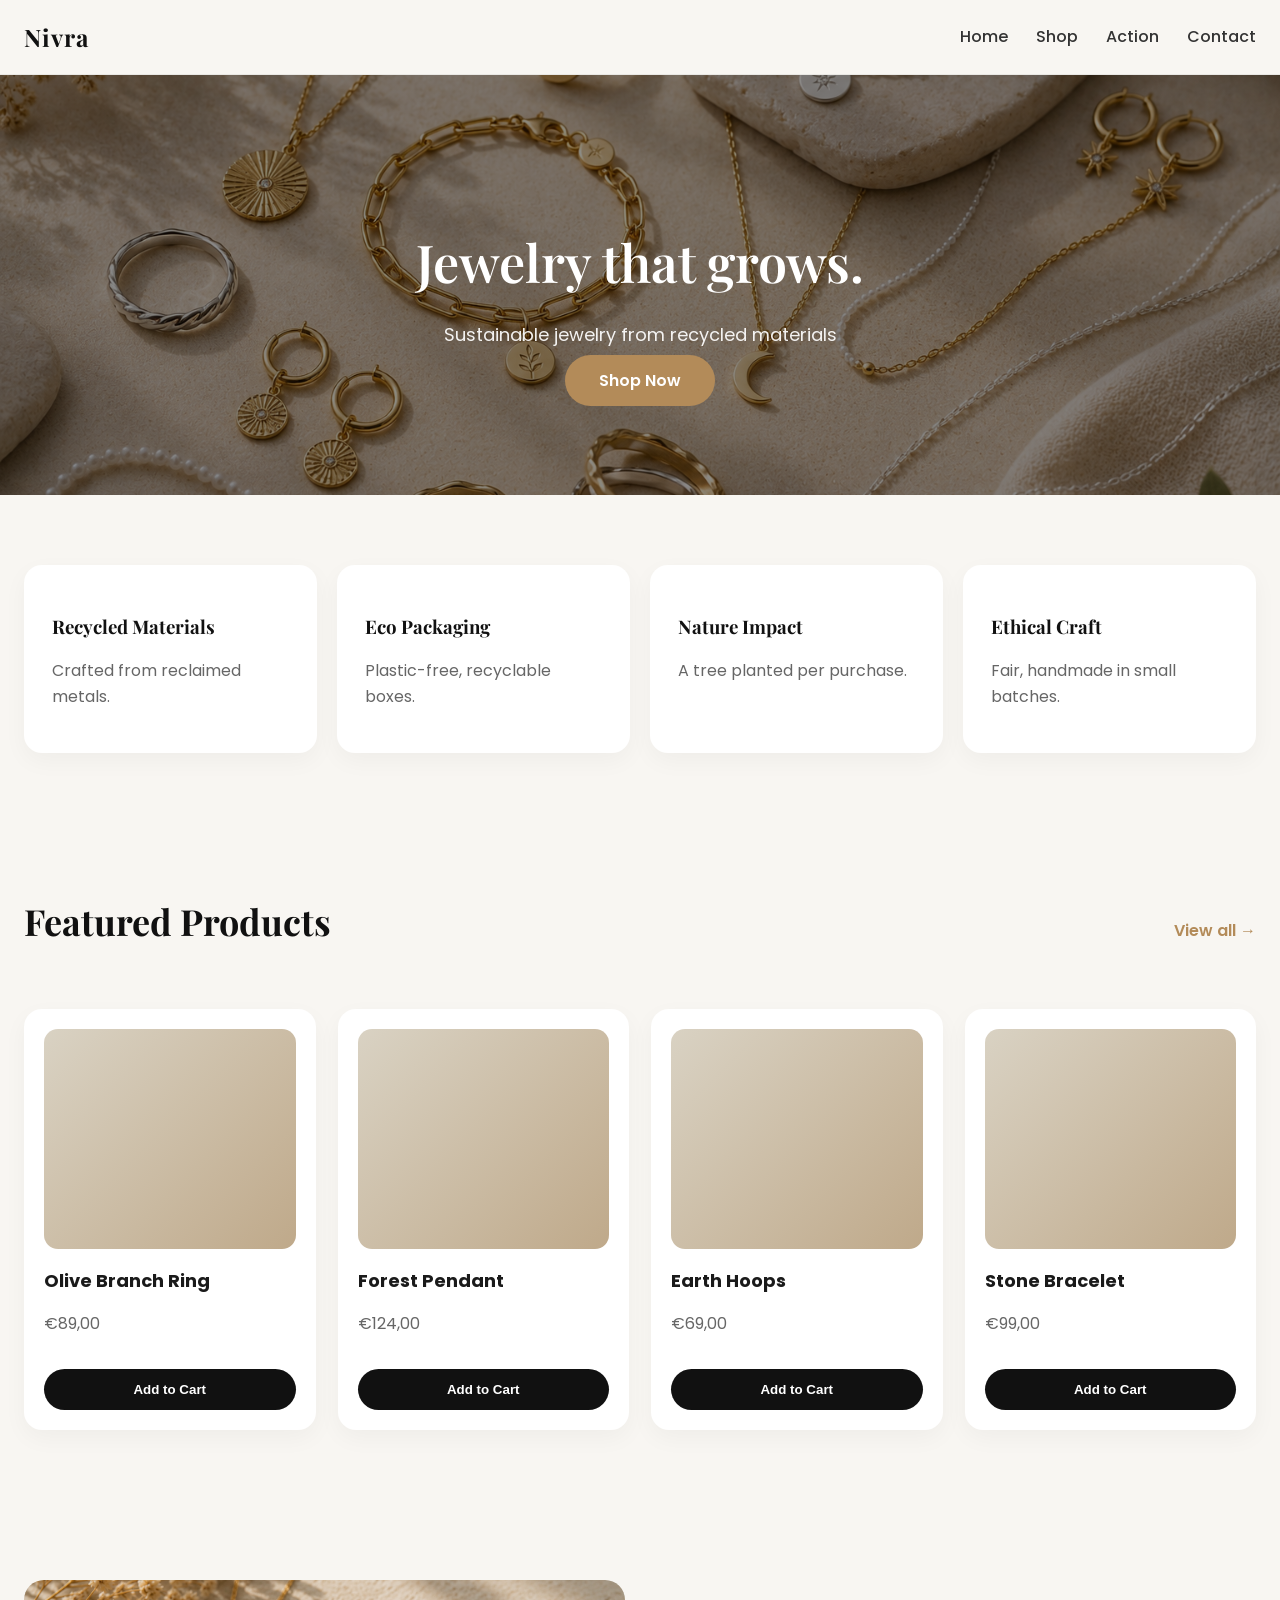
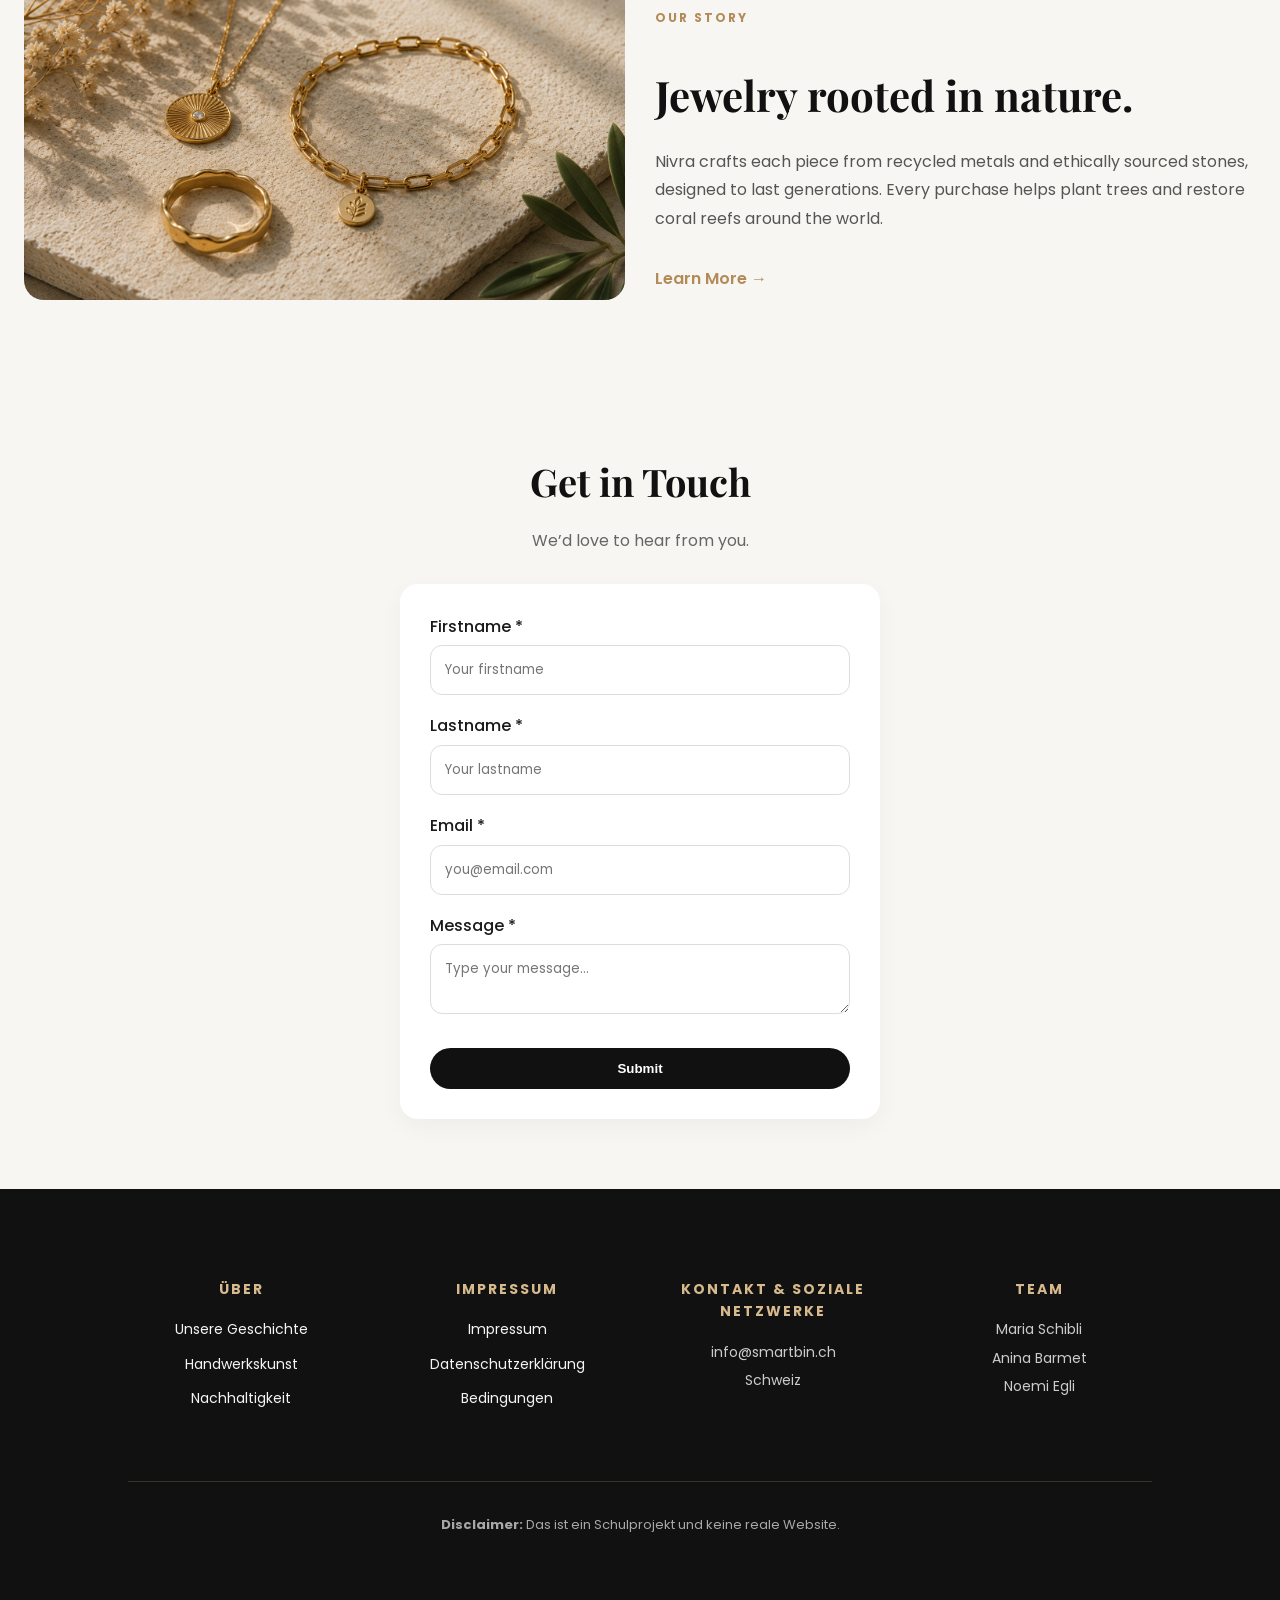
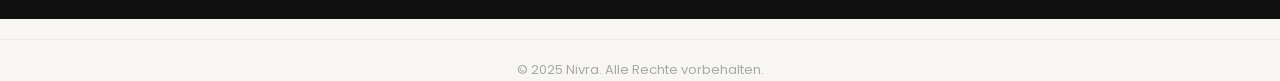
==== index.html @ b025d86e "Translate footer content to German" ====
<!doctype html>
<html lang="de">
  <head>
    <meta charset="UTF-8" />
    <meta name="viewport" content="width=device-width, initial-scale=1.0" />
    <title>Nivra – Sustainable Jewelry</title>
    <link rel="stylesheet" href="style.css" />
    <link rel="preconnect" href="https://fonts.googleapis.com">
<link rel="preconnect" href="https://fonts.gstatic.com" crossorigin>
<link href="https://fonts.googleapis.com/css2?family=Playfair+Display:wght@500;600;700&family=Poppins:wght@300;400;500;600&display=swap" rel="stylesheet">
  </head>
  <body>
    <header class="header">
  <div class="logo">Nivra</div>

  <button class="hamburger" id="hamburger">
    ☰
  </button>

  <nav class="nav" id="nav">
    <a href="#">Home</a>
    <a href="shop.html">Shop</a>
    <a href="action.html">Action</a>
    <a href="contact.html">Contact</a>
  </nav>
</header>

    <!-- HERO -->
    <section class="hero">
      <div class="hero-content">
        <h1>Jewelry that grows.</h1>
        <p>Sustainable jewelry from recycled materials</p>
<a href="shop.html" class="btn-primary">Shop Now</a></div>
    </section>

    <!-- FEATURES -->
    <section class="features">
      <div class="feature-card">
        <h3> Recycled Materials</h3>
        <p>Crafted from reclaimed metals.</p>
      </div>

      <div class="feature-card">
        <h3> Eco Packaging</h3>
        <p>Plastic-free, recyclable boxes.</p>
      </div>

      <div class="feature-card">
        <h3> Nature Impact</h3>
        <p>A tree planted per purchase.</p>
      </div>

      <div class="feature-card">
        <h3> Ethical Craft</h3>
        <p>Fair, handmade in small batches.</p>
      </div>
    </section>

    <!-- PRODUCTS -->
    <section class="products">
      <div class="section-header">
        <h2>Featured Products</h2>
        <a href="shop.html" class="view-all">View all →</a>
      </div>

      <div class="product-grid">
        <div class="product-card">
          <div class="img-placeholder"></div>
          <h4>Olive Branch Ring</h4>
          <p>€89,00</p>
          <button class="btn-dark">Add to Cart</button>
        </div>

        <div class="product-card">
          <div class="img-placeholder"></div>
          <h4>Forest Pendant</h4>
          <p>€124,00</p>
          <button class="btn-dark">Add to Cart</button>
        </div>

        <div class="product-card">
          <div class="img-placeholder"></div>
          <h4>Earth Hoops</h4>
          <p>€69,00</p>
          <button class="btn-dark">Add to Cart</button>
        </div>

        <div class="product-card">
          <div class="img-placeholder"></div>
          <h4>Stone Bracelet</h4>
          <p>€99,00</p>
          <button class="btn-dark">Add to Cart</button>
        </div>
      </div>
    </section>

    <!-- STORY -->
    <section class="story">
      <div class="story-img"></div>

      <div class="story-text">
        <h5>OUR STORY</h5>
        <h2>Jewelry rooted in nature.</h2>
        <p>
          Nivra crafts each piece from recycled metals and ethically sourced
          stones, designed to last generations. Every purchase helps plant trees
          and restore coral reefs around the world.
        </p>
        <a href="#" class="learn-more">Learn More →</a>
      </div>
    </section>

    <!--FORMS -->
    <section class="contact">
      <h2>Get in Touch</h2>
      <p>We’d love to hear from you.</p>
<form class="contact-form"
  action="contact.php"
  method="POST" novalidate>
  <label for="firstname">Firstname *</label>
  <input id="firstname" name="firstname" type="text" placeholder="Your firstname" required />
  <small id="errFirstname" class="error"></small>

  <label for="lastname">Lastname *</label>
  <input id="lastname" name="lastname" type="text" placeholder="Your lastname" required />
  <small id="errLastname" class="error"></small>

  <label for="email">Email *</label>
  <input id="email" name="email" type="email" placeholder="you@email.com" required />
  <small id="errEmail" class="error"></small>

  <label for="message">Message *</label>
  <textarea id="message" name="message" placeholder="Type your message..." maxlength="200" required></textarea>
  <small id="errMessage" class="error"></small>

  <button type="submit" class="btn-dark">Submit</button>
</form>
      
    </section>


<!-- FOOTER -->
<footer class="footer">

  <div class="footer-col">
    <h4>Über</h4>
    <a href="#">Unsere Geschichte</a>
    <a href="#">Handwerkskunst</a>
    <a href="#">Nachhaltigkeit</a>
  </div>

  <div class="footer-col">
    <h4>Impressum</h4>
    <a href="#">Impressum</a>
    <a href="#">Datenschutzerklärung</a>
    <a href="#">Bedingungen</a>
  </div>

  <div class="footer-col">
    <h4>Kontakt & Soziale Netzwerke</h4>
    <p>info@smartbin.ch</p>
    <p>Schweiz</p>
  </div>

  <div class="footer-col">
    <h4>Team</h4>
    <p>Maria Schibli</p>
    <p>Anina Barmet</p>
    <p>Noemi Egli</p>
  </div>

  <div class="footer-bottom">
    <p><strong>Disclaimer:</strong> Das ist ein Schulprojekt und keine reale Website.</p>
  </div>

</footer>

    <div class="footer-bottom">© 2025 Nivra. Alle Rechte vorbehalten.</div>
    <script src="script.js"></script>
  </body>
</html>
---- style.css ----
body {
  margin: 0;
  font-family: "Poppins", sans-serif;
  color: #1a1a1a;
  background: #f8f6f2;
  line-height: 1.6;
}


/* HEADER & NAVIGATION, Logo, Menü und mobiler Hamburger */

.header {
  display: flex;
  justify-content: space-between;
  align-items: center;
  padding: 18px 24px;
  border-bottom: 1px solid rgba(0, 0, 0, 0.06);
  background: #f8f6f2;
  position: sticky; /* Header bleibt beim Scrollen oben */
  top: 0;
  z-index: 100;
}

.logo {
  font-size: 24px;
  font-weight: 700;
  letter-spacing: 1px;
  color: #111;
  font-family: "Playfair Display", serif;
}

.nav a {
  margin-left: 24px;
  text-decoration: none;
  color: #333;
  font-weight: 500;
  transition: color 0.3s ease;
}

.nav a:hover {
  color: #b38b59;
}

.hamburger {
  display: none; /* Wird erst auf kleinen Bildschirmen angezeigt */
  font-size: 28px;
  background: none;
  border: none;
  cursor: pointer;
}


/* HERO STARTSEITE, Grosser Startbereich auf index.html */

.hero {
  height: 420px;
  background-image:
    linear-gradient(
      rgba(0, 0, 0, 0.45),
      rgba(0, 0, 0, 0.45)
    ),
    url("alles.png");

  background-size: cover;
  background-position: center;
  background-repeat: no-repeat;

  display: flex;
  justify-content: center;
  align-items: center;
  text-align: center;
  color: white;
  padding: 0 20px;
}

.hero-content {
  max-width: 700px;
}

.hero h1 {
  font-size: 52px;
  font-family: "Playfair Display", serif;
  font-weight: 600;
  margin-bottom: 12px;
}

.hero p {
  font-size: 18px;
  opacity: 0.92;
}


/* KLEINER HERO, für Unterseiten wie Contact und Action
 */

.hero-small {
  height: 260px;
  background-image:
    linear-gradient(
      rgba(0, 0, 0, 0.45),
      rgba(0, 0, 0, 0.45)
    ),
    url("alles.png");

  background-size: cover;
  background-position: center;
  background-repeat: no-repeat;

  display: flex;
  justify-content: center;
  align-items: center;
  text-align: center;
  color: white;
  padding: 0 20px;
}

.hero-small h1 {
  font-size: 44px;
  font-family: "Playfair Display", serif;
  margin-bottom: 10px;
}

.hero-small p {
  font-size: 16px;
  opacity: 0.9;
}


/* BUTTONS - Wiederverwendbare Button-Styles */

.btn-primary {
  margin-top: 22px;
  padding: 14px 34px;
  border: none;
  background: #b38b59;
  color: white;
  border-radius: 999px;
  cursor: pointer;
  font-weight: 600;
  transition: all 0.3s ease;
  text-decoration: none;
}

.btn-primary:hover {
  background: #9c7445;
  transform: translateY(-2px);
}

.btn-dark {
  margin-top: 16px;
  width: 100%;
  padding: 13px;
  background: #111;
  color: white;
  border: none;
  border-radius: 999px;
  cursor: pointer;
  font-weight: 600;
  transition: all 0.3s ease;
}

.btn-dark:hover {
  background: #b38b59;
}


/*  FEATURES Karten auf der Startseite*/

.features {
  padding: 70px 24px;
  display: grid;
  grid-template-columns: repeat(auto-fit, minmax(230px, 1fr)); /* Automatisch responsive */
  gap: 20px;
}

.feature-card {
  background: white;
  padding: 28px;
  border-radius: 18px;
  box-shadow: 0 8px 24px rgba(0, 0, 0, 0.04);
  transition: transform 0.3s ease;
}

.feature-card:hover {
  transform: translateY(-4px);
}

.feature-card h3 {
  font-family: "Playfair Display", serif;
  margin-bottom: 12px;
  color: #111;
}

.feature-card p {
  color: #666;
}


/* PRODUCTS - Produktbereich auf Startseite und Shop */

.products {
  padding: 70px 24px;
  padding-top: 40px; /* Ursprüngliche Shop-Erweiterung bleibt erhalten */
}

.section-header {
  display: flex;
  justify-content: space-between;
  align-items: baseline;
}

.section-header h2 {
  font-family: "Playfair Display", serif;
  font-size: 36px;
  color: #111;
}

.view-all {
  text-decoration: none;
  color: #b38b59;
  font-weight: 600;
  transition: opacity 0.3s ease;
}

.view-all:hover {
  opacity: 0.7;
}

.product-grid {
  margin-top: 28px;
  display: grid;
  grid-template-columns: repeat(auto-fit, minmax(210px, 1fr)); /* Produktkarten passen sich der Breite an */
  gap: 22px;
}

.product-card {
  background: white;
  padding: 20px;
  border-radius: 18px;
  box-shadow: 0 8px 24px rgba(0, 0, 0, 0.04);
  transition: all 0.3s ease;
}

.product-card:hover {
  transform: translateY(-5px);
}

.product-card h4 {
  margin-top: 18px;
  margin-bottom: 8px;
  font-size: 18px;
}

.product-card p {
  color: #666;
}

.product-card .price {
  font-weight: 600;
  color: #111;
  margin-bottom: 6px;
}

.product-card .desc {
  font-size: 13px;
  color: #777;
  margin-bottom: 10px;
  line-height: 1.4;
}

.img-placeholder {
  width: 100%;
  height: 220px;
  background: linear-gradient(135deg, #d9d2c3, #bfa98a);
  border-radius: 14px;
}


/* STORY SECTION Bild/Text-Bereich auf der Startseite */

.story {
  padding: 80px 24px;
  display: grid;
  grid-template-columns: 1fr; /* Auf kleinen Bildschirmen einspaltig */
  gap: 30px;
  align-items: center;
}

.story-img {
  height: 320px;
  background-image: url("vorstellung.png");
  background-size: cover;
  background-position: center;
  background-repeat: no-repeat;
  border-radius: 20px;
}

.story-text h5 {
  letter-spacing: 2px;
  font-size: 12px;
  color: #b38b59;
  margin-bottom: 12px;
}

.story-text h2 {
  font-family: "Playfair Display", serif;
  font-size: 42px;
  margin-bottom: 18px;
  color: #111;
}

.story-text p {
  line-height: 1.8;
  color: #555;
}

.learn-more {
  display: inline-block;
  margin-top: 16px;
  text-decoration: none;
  color: #b38b59;
  font-weight: 600;
  transition: opacity 0.3s ease;
}

.learn-more:hover {
  opacity: 0.7;
}


/* CONTACT FORM Kontaktformular und Formularfelder */

.contact {
  padding: 70px 24px;
  padding-top: 40px; /* Ursprünglicher Contact-Feinschliff bleibt erhalten */
  text-align: center;
  background: #f8f6f2;
}

.contact h2 {
  font-family: "Playfair Display", serif;
  font-size: 38px;
  margin-bottom: 10px;
  color: #111;
}

.contact p {
  color: #666;
}

.contact-form {
  margin: 30px auto 0;
  max-width: 420px;
  display: flex;
  flex-direction: column;
  text-align: left;
  background: white;
  padding: 30px;
  border-radius: 18px;
  box-shadow: 0 8px 24px rgba(0, 0, 0, 0.04);
}

.contact-form label {
  margin-bottom: 6px;
  font-weight: 500;
}

.contact-form input,
.contact-form textarea {
  width: 100%;
  padding: 14px;
  border-radius: 12px;
  border: 1px solid #ddd;
  margin-bottom: 16px;
  background: white;
  font-family: inherit;
  transition: border 0.3s ease;
  box-sizing: border-box; /* Padding wird in die Breite eingerechnet */
}

.contact-form input:focus,
.contact-form textarea:focus {
  outline: none;
  border-color: #b38b59;
}


/* FORM VALIDATION - Fehler- und Erfolgszustände für Formularfelder */

.error {
  color: #b00020;
  font-size: 13px;
  margin-top: -10px;
  margin-bottom: 12px;
  display: block;
}

.contact-form input.invalid,
.contact-form textarea.invalid {
  border: 2px solid #b00020;
  background: #fff5f5;
}

.contact-form input.valid,
.contact-form textarea.valid {
  border: 2px solid #3c8c5a;
}


/*  CONTACT INFO - Infokarten auf der Kontaktseite */

.contact-info {
  padding: 60px 24px;
  display: grid;
  grid-template-columns: repeat(auto-fit, minmax(220px, 1fr)); /* Karten werden automatisch responsive */
  gap: 20px;
  text-align: center;
}

.info-card {
  background: white;
  padding: 28px;
  border-radius: 18px;
  box-shadow: 0 8px 24px rgba(0, 0, 0, 0.04);
  transition: transform 0.3s ease;
}

.info-card:hover {
  transform: translateY(-4px);
}

.info-card h3 {
  font-family: "Playfair Display", serif;
  margin-bottom: 10px;
  color: #111;
}

.info-card p {
  color: #666;
}


/* FAQ - Fragen und Antworten auf der Kontaktseite
*/

.faq {
  padding: 70px 24px;
  background: white;
  text-align: center;
}

.faq h2 {
  font-family: "Playfair Display", serif;
  font-size: 36px;
  margin-bottom: 30px;
  color: #111;
}

.faq-item {
  max-width: 700px;
  margin: 0 auto 18px;
  background: #f8f6f2;
  padding: 18px 22px;
  border-radius: 14px;
  text-align: left;
  transition: transform 0.3s ease;
}

.faq-item:hover {
  transform: translateY(-3px);
}

.faq-item h4 {
  margin-bottom: 6px;
  font-family: "Poppins", sans-serif;
  font-weight: 600;
  color: #111;
}

.faq-item p {
  color: #666;
  margin: 0;
}


/*  SHOP HERO Titelbereich der Shop-Seite */

.shop-hero {
  padding: 80px 24px 40px;
  text-align: center;
  background: #f8f6f2;
}

.shop-hero h1 {
  font-family: "Playfair Display", serif;
  font-size: 44px;
  margin-bottom: 10px;
  color: #111;
}

.shop-hero p {
  color: #666;
  font-size: 16px;
}


/* SHOP FILTER  Filterbuttons auf der Shop-Seite */

.shop-filter {
  padding: 20px 24px 40px;
  display: flex;
  flex-wrap: wrap; /* Buttons springen auf die nächste Zeile, wenn wenig Platz ist */
  justify-content: center;
  gap: 12px;
}

.filter-btn {
  padding: 10px 18px;
  border: 1px solid #ddd;
  background: white;
  border-radius: 999px;
  cursor: pointer;
  font-family: "Poppins", sans-serif;
  font-weight: 500;
  transition: all 0.3s ease;
}

.filter-btn:hover {
  background: #b38b59;
  color: white;
  border-color: #b38b59;
}


/* SHOP INFO BOXEn - Nachhaltigkeit, Impact und Handmade
 */

.shop-info {
  padding: 70px 24px;
  display: grid;
  grid-template-columns: repeat(auto-fit, minmax(220px, 1fr)); /* Responsive Boxen */
  gap: 20px;
  text-align: center;
}

.info-box {
  background: white;
  padding: 28px;
  border-radius: 18px;
  box-shadow: 0 8px 24px rgba(0, 0, 0, 0.04);
  transition: transform 0.3s ease;
}

.info-box:hover {
  transform: translateY(-4px);
}

.info-box h3 {
  font-family: "Poppins", sans-serif;
  margin-bottom: 10px;
  color: #111;
}

.info-box p {
  color: #666;
}


/* ACTION PAGE Impact-Anzeige */

.impact {
  padding: 70px 24px;
  text-align: center;
  background: #f8f6f2;
}

.impact h2 {
  font-family: "Playfair Display", serif;
  font-size: 36px;
  margin-bottom: 30px;
  color: #111;
}

.impact-grid {
  display: grid;
  grid-template-columns: repeat(auto-fit, minmax(220px, 1fr)); /* Impact-Karten responsive */
  gap: 20px;
}

.impact-card {
  background: white;
  padding: 28px;
  border-radius: 18px;
  box-shadow: 0 8px 24px rgba(0, 0, 0, 0.04);
  transition: transform 0.3s ease;
}

.impact-card:hover {
  transform: translateY(-4px);
}

.impact-card h3 {
  font-family: "Playfair Display", serif;
  font-size: 18px;
  margin-bottom: 10px;
  color: #111;
}

.impact-number {
  font-size: 34px;
  font-weight: 700;
  color: #b38b59;
}


/* GAME SECTION Spielfläche und Punkteanzeige */

.game {
  padding: 70px 24px;
  text-align: center;
  background: white;
}

.game h2 {
  font-family: "Playfair Display", serif;
  font-size: 36px;
  margin-bottom: 10px;
  color: #111;
}

.game p {
  color: #666;
  margin-bottom: 30px;
}

.game-container {
  display: grid;
  grid-template-columns: 1fr; /* Standard: einspaltig */
  gap: 20px;
  max-width: 900px;
  margin: 0 auto;
}

.game-area::before {
  content: "";

  position: absolute;
  top: 30px;
  left: -100px;

  width: 300px;
  height: 80px;

  background:
    radial-gradient(circle, white 35%, transparent 36%),
    radial-gradient(circle, white 35%, transparent 36%),
    radial-gradient(circle, white 35%, transparent 36%);

  background-size: 80px 80px;
  background-position:
    0 0,
    70px 10px,
    140px 0;

  opacity: 0.8;
} 

.game-area {
  position: relative;
  height: 350px;
  overflow: hidden;

  border-radius: 24px;

  background:
    linear-gradient(
      to bottom,
      #87ceeb 0%,
      #b8e6ff 40%,
      #d8f3dc 75%,
      #cce3b5 100%
    );

  display: flex;
  justify-content: center;
  align-items: center;

  border: 3px solid rgba(255,255,255,0.5);

  box-shadow:
    0 20px 40px rgba(0,0,0,0.12),
    inset 0 -50px 60px rgba(0,0,0,0.08);
}

.game-area::after {
  content: "";
  position: absolute;
  left: 0;
  bottom: 0;

  width: 100%;
  height: 90px;

  background:
    linear-gradient(
      to top,
      #6f9e52,
      #88b86a
    );

  border-top: 3px solid rgba(255,255,255,0.4);
}

.game-placeholder {
  color: rgba(0, 0, 0, 0.5);
  font-weight: 500;
}

/* Dino wird per JavaScript erstellt */
.dino {
  position: absolute;
  bottom: 85px;
  left: 60px;
  font-size: 55px;
  z-index: 5;
  transition: transform 0.08s linear;
  filter:
    drop-shadow(0 8px 10px rgba(0,0,0,0.25));
}

/* Hindernisse werden per JavaScript erstellt */
.obstacle {
  position: absolute;
  bottom: 85px;
  font-size: 42px;
  z-index: 5;
  filter:
    drop-shadow(0 6px 8px rgba(0,0,0,0.2));
}

.game-info {
  display: flex;
  flex-direction: column;
  gap: 18px;
  justify-content: center;
  align-items: center;
  background: white;
  padding: 30px;
  border-radius: 24px;
  box-shadow:
    0 15px 30px rgba(0,0,0,0.08);
}

.game-info p {
  margin: 0;
  color: #111;
  font-weight: 500;
}


/*  ACTION INFO  Erklärung unter dem Game */

.action-info {
  padding: 70px 24px;
  text-align: center;
  background: #f8f6f2;
}

.action-info h2 {
  font-family: "Playfair Display", serif;
  font-size: 36px;
  margin-bottom: 12px;
  color: #111;
}

.action-info p {
  max-width: 700px;
  margin: 0 auto;
  color: #666;
  line-height: 1.8;
}


/*  THANK YOU PAGE  Danke-Seite nach Kontaktformular */

.thankyou-page {
  min-height: 100vh;
  display: flex;
  justify-content: center;
  align-items: center; /* Box wird vertikal und horizontal zentriert */
  background: #f8f6f2;
  padding: 20px;
}

.thankyou-box {
  background: white;
  padding: 50px;
  border-radius: 20px;
  text-align: center;
  max-width: 500px;
  box-shadow: 0 8px 24px rgba(0, 0, 0, 0.08);
}

.thankyou-box h1 {
  font-family: "Playfair Display", serif;
  font-size: 48px;
  margin-bottom: 15px;
  color: #111;
}

.thankyou-box p {
  color: #666;
  margin-bottom: 30px;
}


/*   FOOTER  */

.footer {
  width: 100%;
  box-sizing: border-box;
  background: #111111;
  color: #f5f5f5;
  padding: 70px 10%;
  display: grid;
  grid-template-columns: repeat(4, 1fr);
  gap: 40px;
}

.footer-col {
  text-align: center;
}

.footer-col h4 {
  font-size: 14px;
  letter-spacing: 2px;
  text-transform: uppercase;
  margin-bottom: 18px;
  color: #d6b98c;
}

.footer-col a {
  display: block;
  color: #f5f5f5;
  text-decoration: none;
  font-size: 14px;
  margin-bottom: 12px;
}

.footer-col a:hover {
  color: #d6b98c;
}

.footer-col p {
  font-size: 14px;
  margin: 6px 0;
  color: #cccccc;
}

.footer-bottom {
  grid-column: 1 / -1;
  border-top: 1px solid rgba(214, 185, 140, 0.2);
  margin-top: 20px;
  padding-top: 20px;
  text-align: center;
  font-size: 13px;
  color: #a8a8a8;
}


/*  RESPONSIVE DESIGN  Anpassungen für grössere und kleinere Bildschirme */

@media (min-width: 900px) {
  .story {
    grid-template-columns: 1fr 1fr; /* Story wird ab 900px zweispaltig */
  }

  .game-container {
    grid-template-columns: 2fr 1fr; /* Game links breiter, Info rechts schmaler */
    align-items: center;
  }
}

@media (max-width: 768px) {
  .hero {
    height: 360px;
  }

  .hero h1 {
    font-size: 38px;
  }

  .hero p {
    font-size: 16px;
  }

  .section-header {
    flex-direction: column;
    gap: 10px;
  }

  .section-header h2,
  .story-text h2,
  .contact h2 {
    font-size: 30px;
  }

  .header {
    position: relative;
  }

  .hamburger {
    display: block;
  }

  .nav {
    display: none;
    position: absolute;
    top: 70px;
    right: 20px;
    background: white;
    flex-direction: column;
    gap: 20px;
    padding: 20px;
    border-radius: 12px;
    box-shadow: 0 8px 20px rgba(0, 0, 0, 0.15);
  }

  .nav.active {
    display: flex; /* Wird durch JavaScript beim Klick auf Hamburger aktiviert */
  }

  .nav a {
    margin-left: 14px;
    font-size: 14px;
  }
  .footer {
    grid-template-columns: 1fr;
    width: 100%;
    padding: 50px 24px;
    gap: 32px;
    text-align: center;
  }

  .footer-col {
    width: 100%;
  }
}


@media (max-width: 480px) {
  .contact-form {
    max-width: 100%;
    padding: 22px;
  }
}
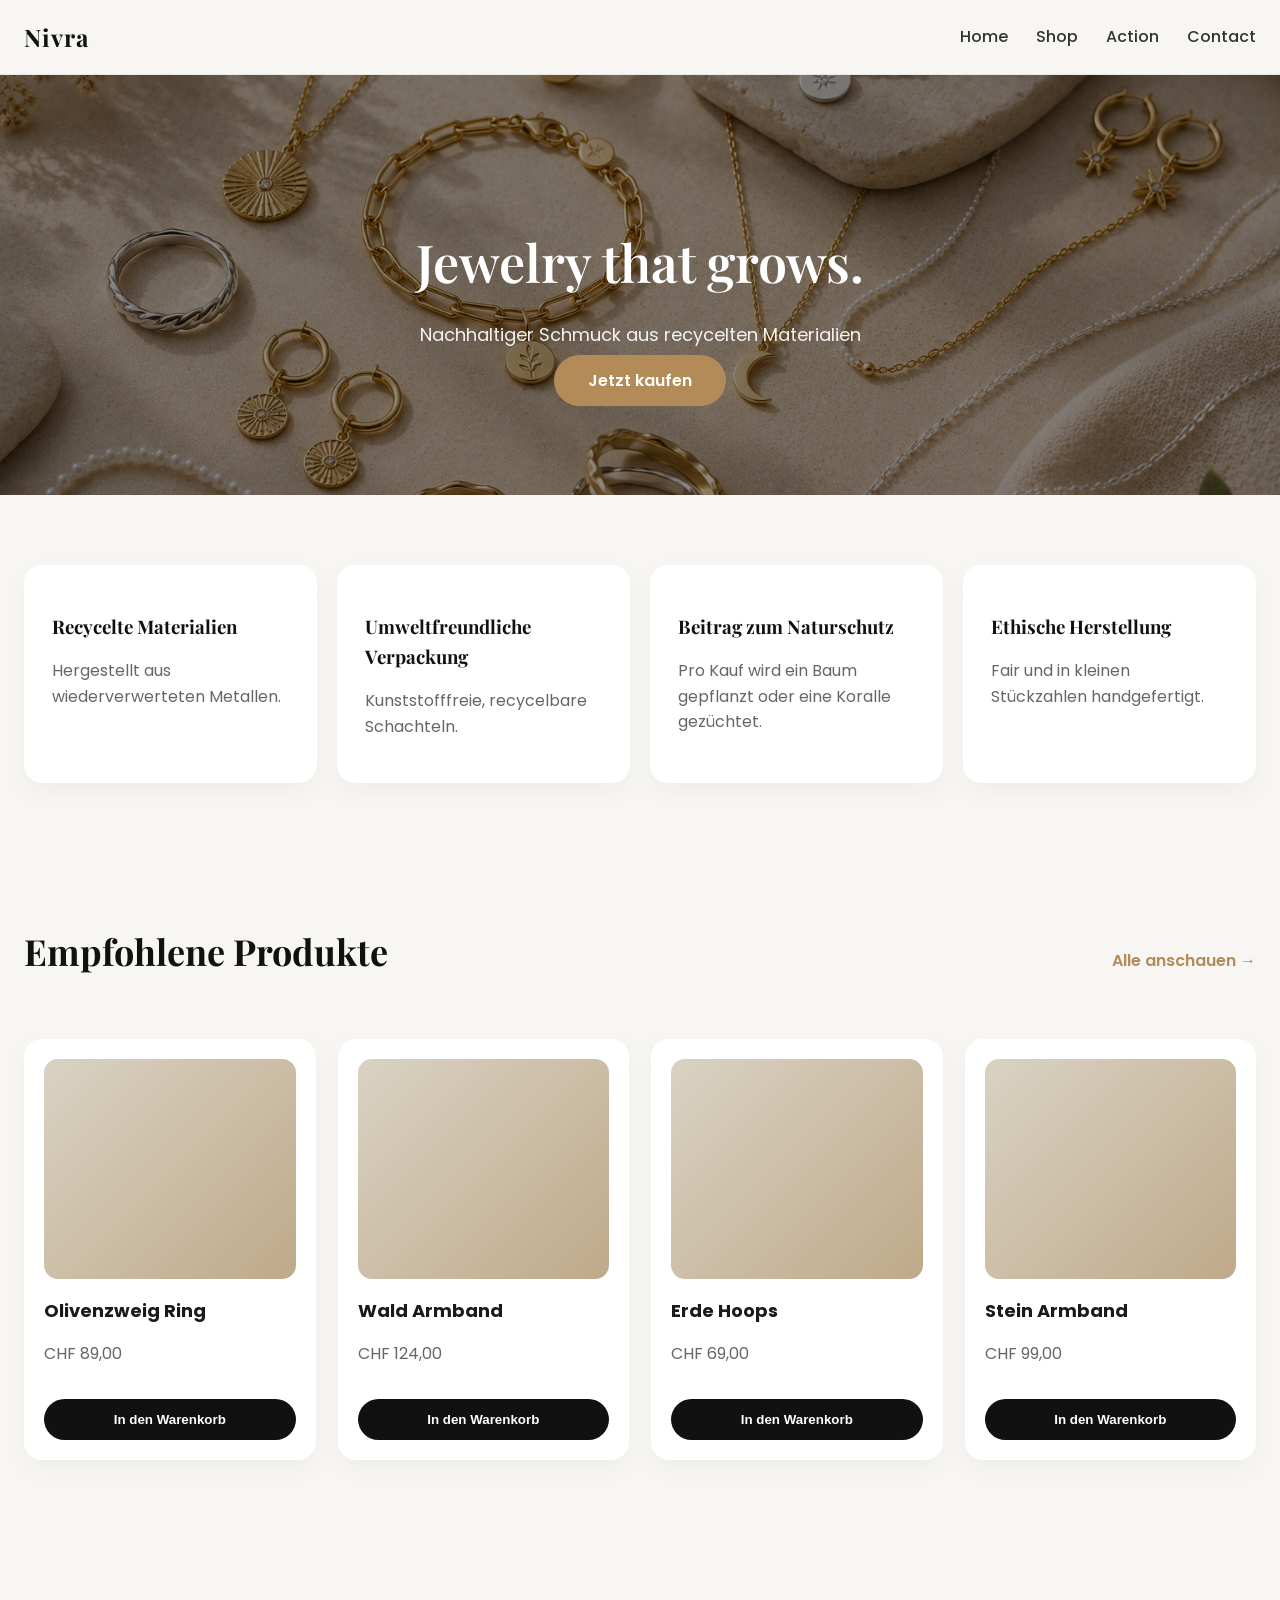
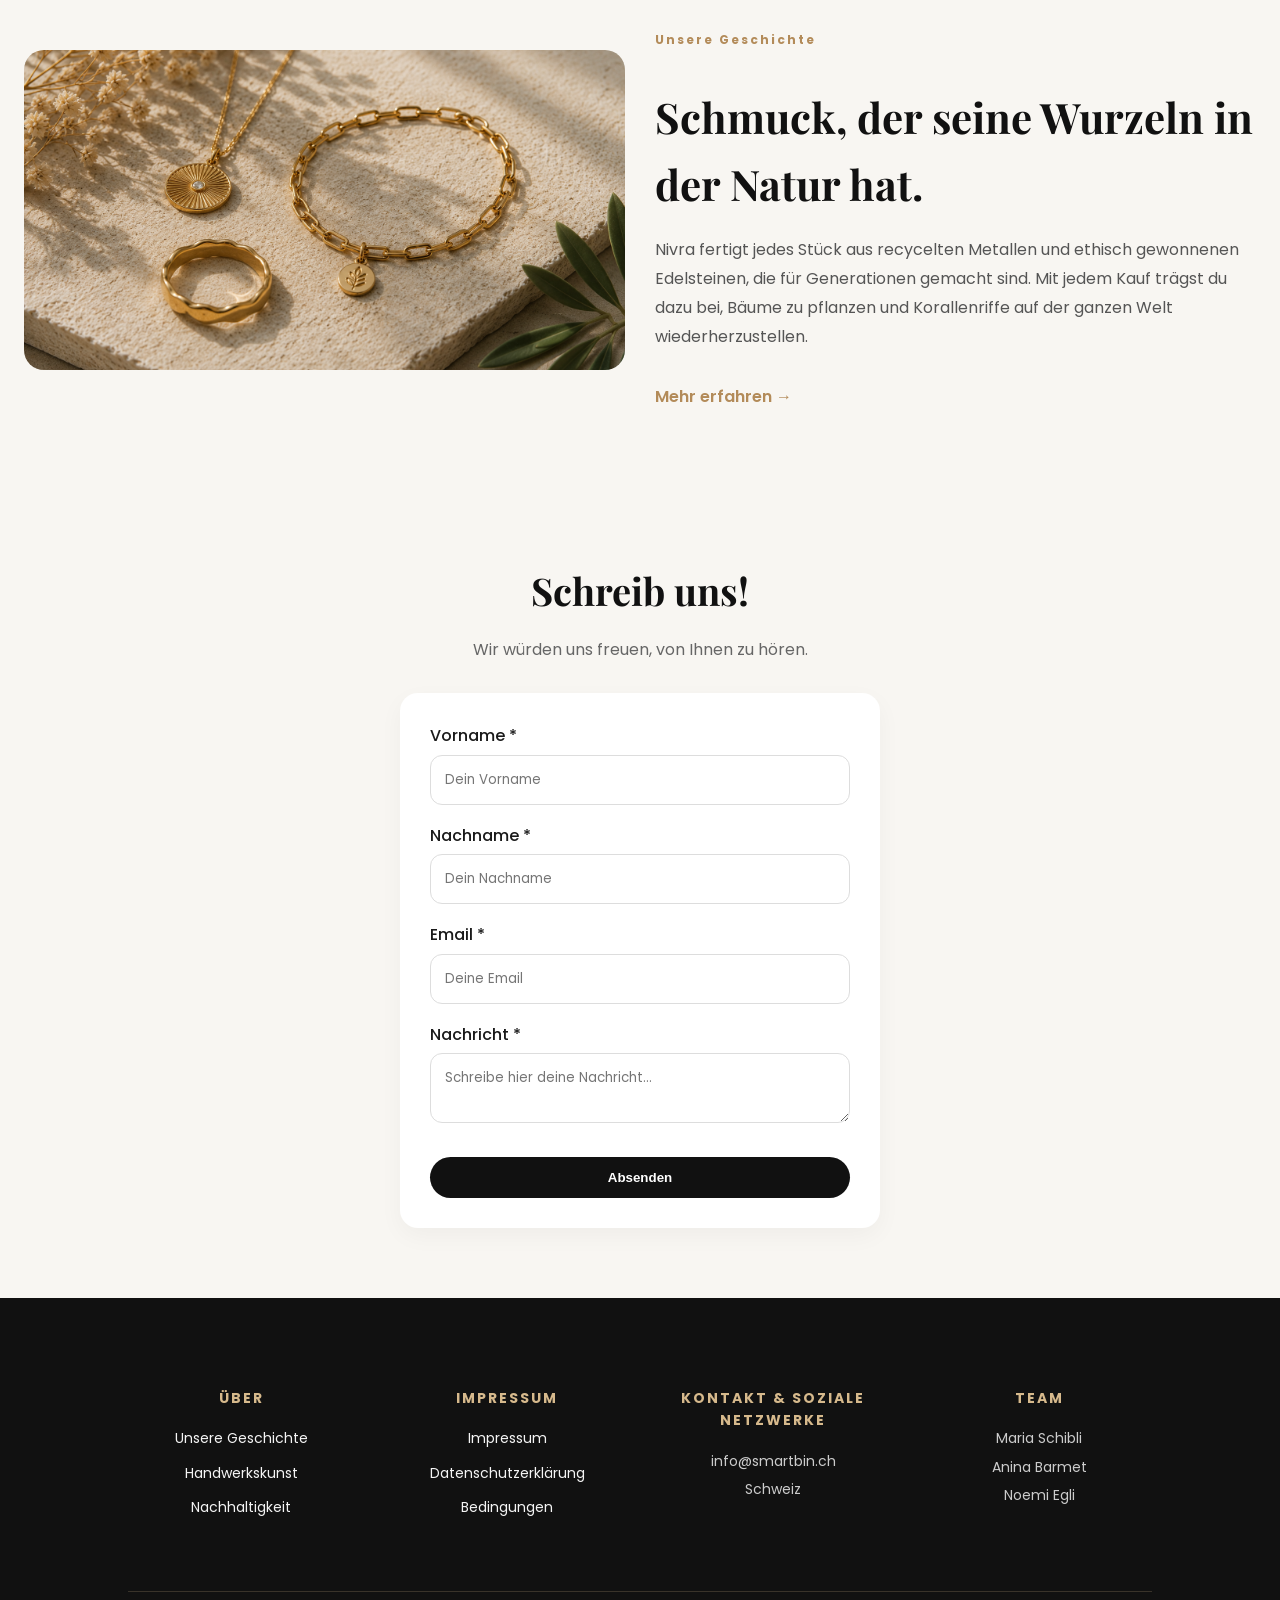
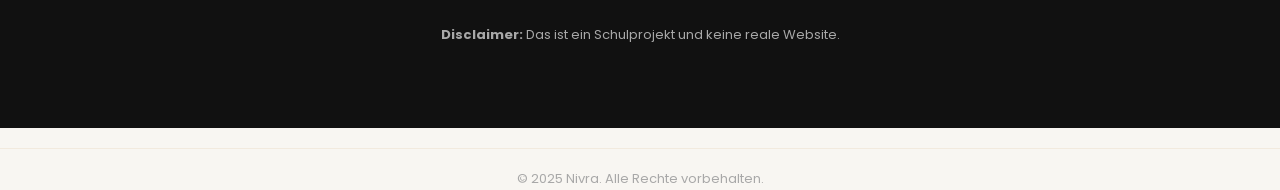
==== commit a7ed1a82: "Update index.html" ====
--- a/index.html
+++ b/index.html
@@ -29,67 +29,67 @@
     <section class="hero">
       <div class="hero-content">
         <h1>Jewelry that grows.</h1>
-        <p>Sustainable jewelry from recycled materials</p>
-<a href="shop.html" class="btn-primary">Shop Now</a></div>
+        <p>Nachhaltiger Schmuck aus recycelten Materialien</p>
+<a href="shop.html" class="btn-primary">Jetzt kaufen</a></div>
     </section>
 
     <!-- FEATURES -->
     <section class="features">
       <div class="feature-card">
-        <h3> Recycled Materials</h3>
-        <p>Crafted from reclaimed metals.</p>
+        <h3>Recycelte Materialien</h3>
+        <p>Hergestellt aus wiederverwerteten Metallen.</p>
       </div>
 
       <div class="feature-card">
-        <h3> Eco Packaging</h3>
-        <p>Plastic-free, recyclable boxes.</p>
+        <h3>Umweltfreundliche Verpackung</h3>
+        <p>Kunststofffreie, recycelbare Schachteln.</p>
       </div>
 
       <div class="feature-card">
-        <h3> Nature Impact</h3>
-        <p>A tree planted per purchase.</p>
+        <h3>Beitrag zum Naturschutz</h3>
+        <p>Pro Kauf wird ein Baum gepflanzt oder eine Koralle gezüchtet.</p>
       </div>
 
       <div class="feature-card">
-        <h3> Ethical Craft</h3>
-        <p>Fair, handmade in small batches.</p>
+        <h3>Ethische Herstellung</h3>
+        <p>Fair und in kleinen Stückzahlen handgefertigt.</p>
       </div>
     </section>
 
     <!-- PRODUCTS -->
     <section class="products">
       <div class="section-header">
-        <h2>Featured Products</h2>
-        <a href="shop.html" class="view-all">View all →</a>
+        <h2>Empfohlene Produkte</h2>
+        <a href="shop.html" class="view-all">Alle anschauen →</a>
       </div>
 
       <div class="product-grid">
         <div class="product-card">
           <div class="img-placeholder"></div>
-          <h4>Olive Branch Ring</h4>
-          <p>€89,00</p>
-          <button class="btn-dark">Add to Cart</button>
+          <h4>Olivenzweig Ring</h4>
+          <p>CHF 89,00</p>
+          <button class="btn-dark">In den Warenkorb</button>
         </div>
 
         <div class="product-card">
           <div class="img-placeholder"></div>
-          <h4>Forest Pendant</h4>
-          <p>€124,00</p>
-          <button class="btn-dark">Add to Cart</button>
+          <h4>Wald Armband</h4>
+          <p>CHF 124,00</p>
+          <button class="btn-dark">In den Warenkorb</button>
         </div>
 
         <div class="product-card">
           <div class="img-placeholder"></div>
-          <h4>Earth Hoops</h4>
-          <p>€69,00</p>
-          <button class="btn-dark">Add to Cart</button>
+          <h4>Erde Hoops</h4>
+          <p>CHF 69,00</p>
+          <button class="btn-dark">In den Warenkorb</button>
         </div>
 
         <div class="product-card">
           <div class="img-placeholder"></div>
-          <h4>Stone Bracelet</h4>
-          <p>€99,00</p>
-          <button class="btn-dark">Add to Cart</button>
+          <h4>Stein Armband</h4>
+          <p>CHF 99,00</p>
+          <button class="btn-dark">In den Warenkorb</button>
         </div>
       </div>
     </section>
@@ -99,41 +99,41 @@
       <div class="story-img"></div>
 
       <div class="story-text">
-        <h5>OUR STORY</h5>
-        <h2>Jewelry rooted in nature.</h2>
+        <h5>Unsere Geschichte</h5>
+        <h2>Schmuck, der seine Wurzeln in der Natur hat.</h2>
         <p>
-          Nivra crafts each piece from recycled metals and ethically sourced
-          stones, designed to last generations. Every purchase helps plant trees
-          and restore coral reefs around the world.
+         Nivra fertigt jedes Stück aus recycelten Metallen und ethisch gewonnenen
+          Edelsteinen, die für Generationen gemacht sind. Mit jedem Kauf trägst du dazu bei, Bäume zu pflanzen
+          und Korallenriffe auf der ganzen Welt wiederherzustellen.
         </p>
-        <a href="#" class="learn-more">Learn More →</a>
+        <a href="#" class="learn-more">Mehr erfahren →</a>
       </div>
     </section>
 
     <!--FORMS -->
     <section class="contact">
-      <h2>Get in Touch</h2>
-      <p>We’d love to hear from you.</p>
+      <h2>Schreib uns!</h2>
+      <p>Wir würden uns freuen, von Ihnen zu hören.</p>
 <form class="contact-form"
   action="contact.php"
   method="POST" novalidate>
-  <label for="firstname">Firstname *</label>
-  <input id="firstname" name="firstname" type="text" placeholder="Your firstname" required />
+  <label for="firstname">Vorname *</label>
+  <input id="firstname" name="firstname" type="text" placeholder="Dein Vorname" required />
   <small id="errFirstname" class="error"></small>
 
-  <label for="lastname">Lastname *</label>
-  <input id="lastname" name="lastname" type="text" placeholder="Your lastname" required />
+  <label for="lastname">Nachname *</label>
+  <input id="lastname" name="lastname" type="text" placeholder="Dein Nachname" required />
   <small id="errLastname" class="error"></small>
 
   <label for="email">Email *</label>
-  <input id="email" name="email" type="email" placeholder="you@email.com" required />
+  <input id="email" name="email" type="email" placeholder="Deine Email" required />
   <small id="errEmail" class="error"></small>
 
-  <label for="message">Message *</label>
-  <textarea id="message" name="message" placeholder="Type your message..." maxlength="200" required></textarea>
+  <label for="message">Nachricht *</label>
+  <textarea id="message" name="message" placeholder="Schreibe hier deine Nachricht..." maxlength="200" required></textarea>
   <small id="errMessage" class="error"></small>
 
-  <button type="submit" class="btn-dark">Submit</button>
+  <button type="submit" class="btn-dark">Absenden</button>
 </form>
       
     </section>
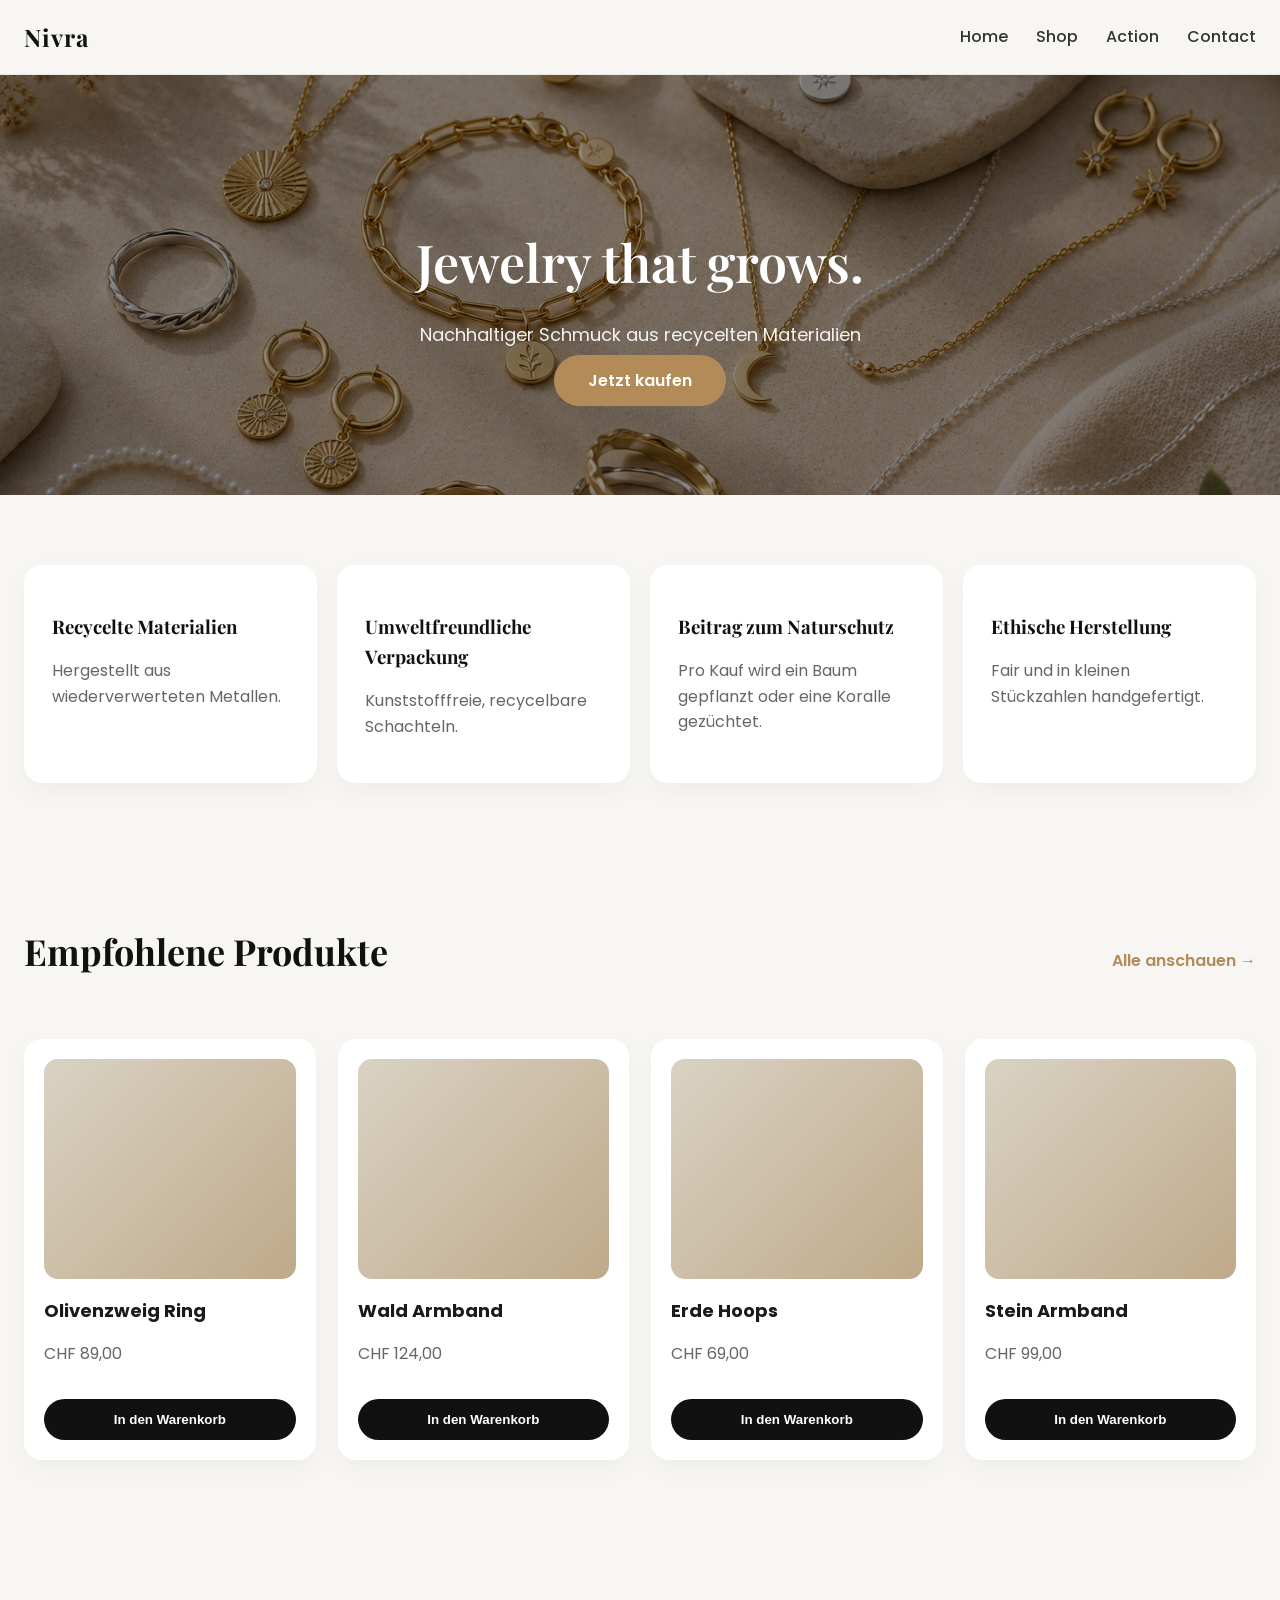
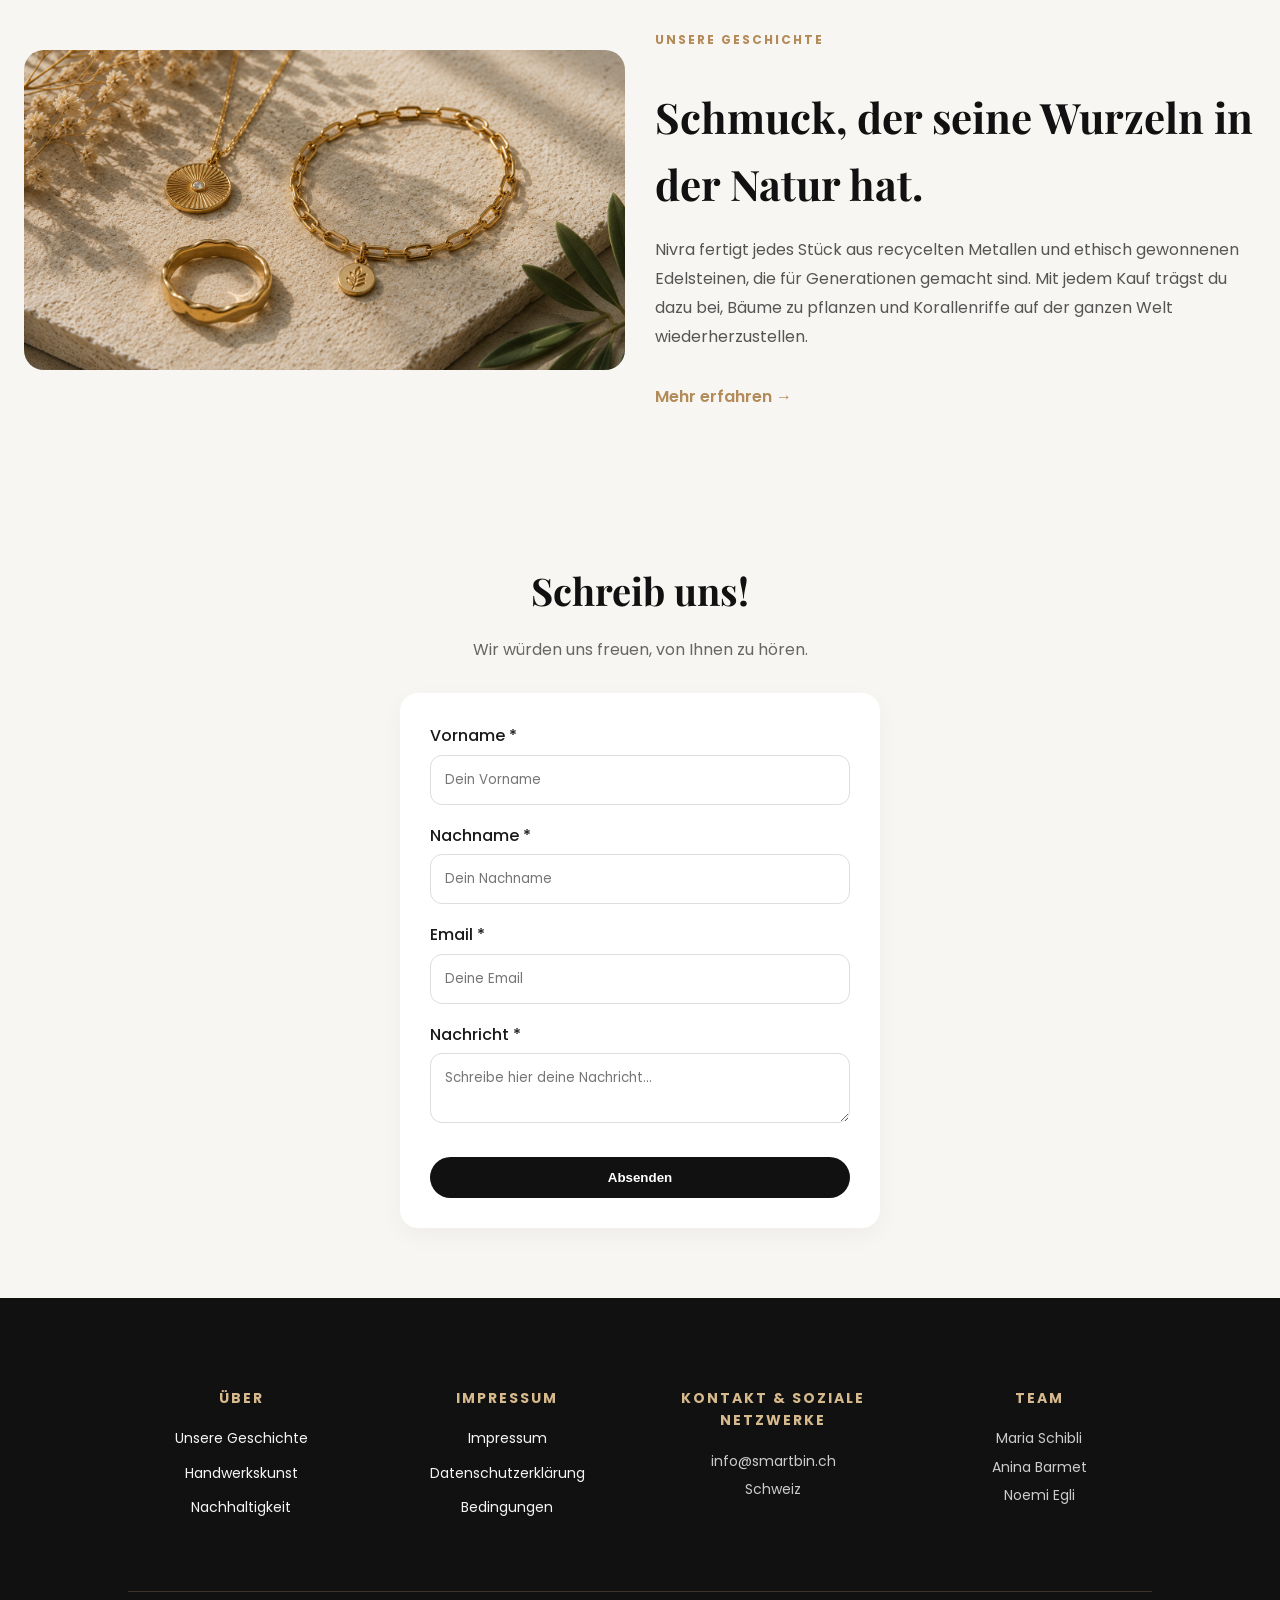
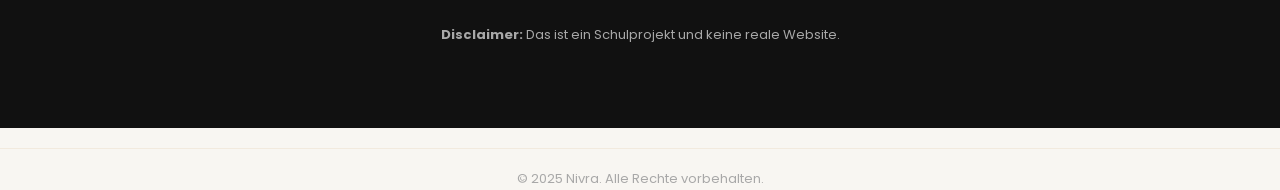
==== commit bd4934ed: "Update index.html" ====
--- a/index.html
+++ b/index.html
@@ -99,7 +99,7 @@
       <div class="story-img"></div>
 
       <div class="story-text">
-        <h5>Unsere Geschichte</h5>
+        <h5>UNSERE GESCHICHTE</h5>
         <h2>Schmuck, der seine Wurzeln in der Natur hat.</h2>
         <p>
          Nivra fertigt jedes Stück aus recycelten Metallen und ethisch gewonnenen
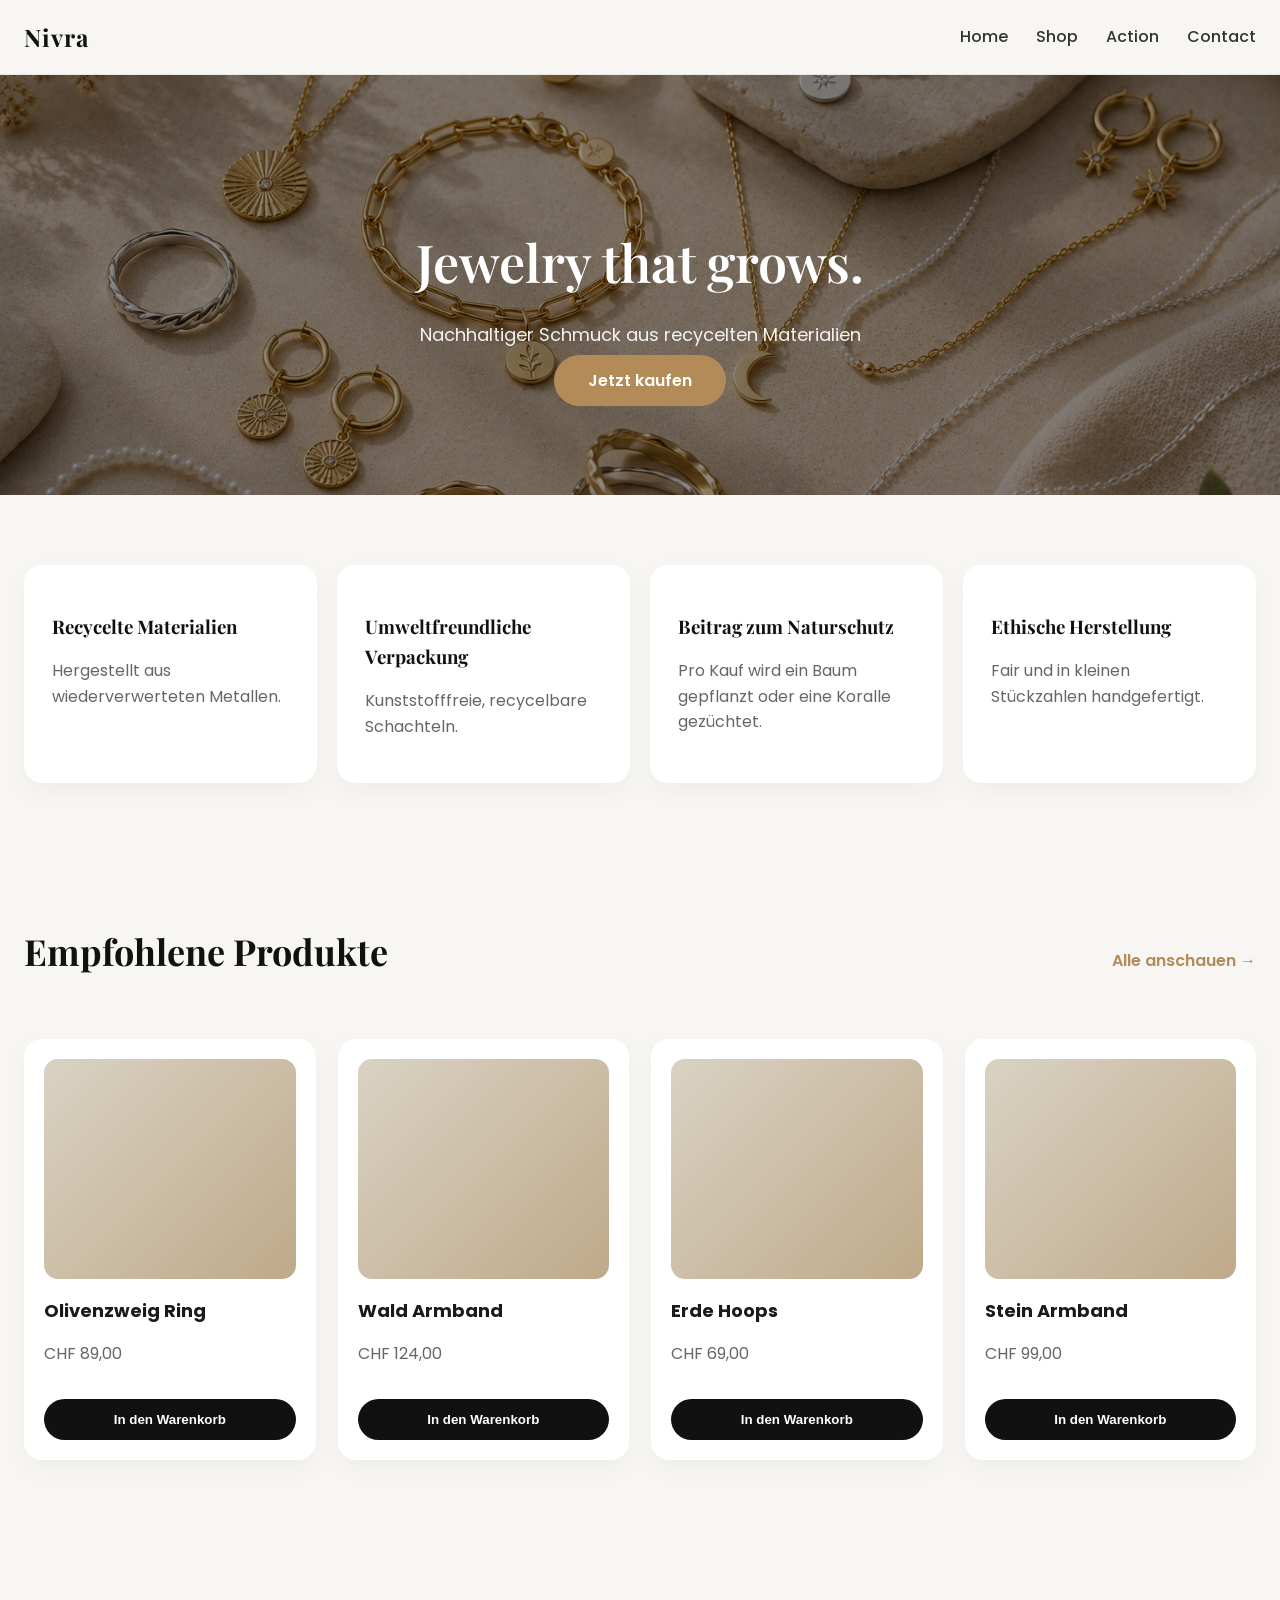
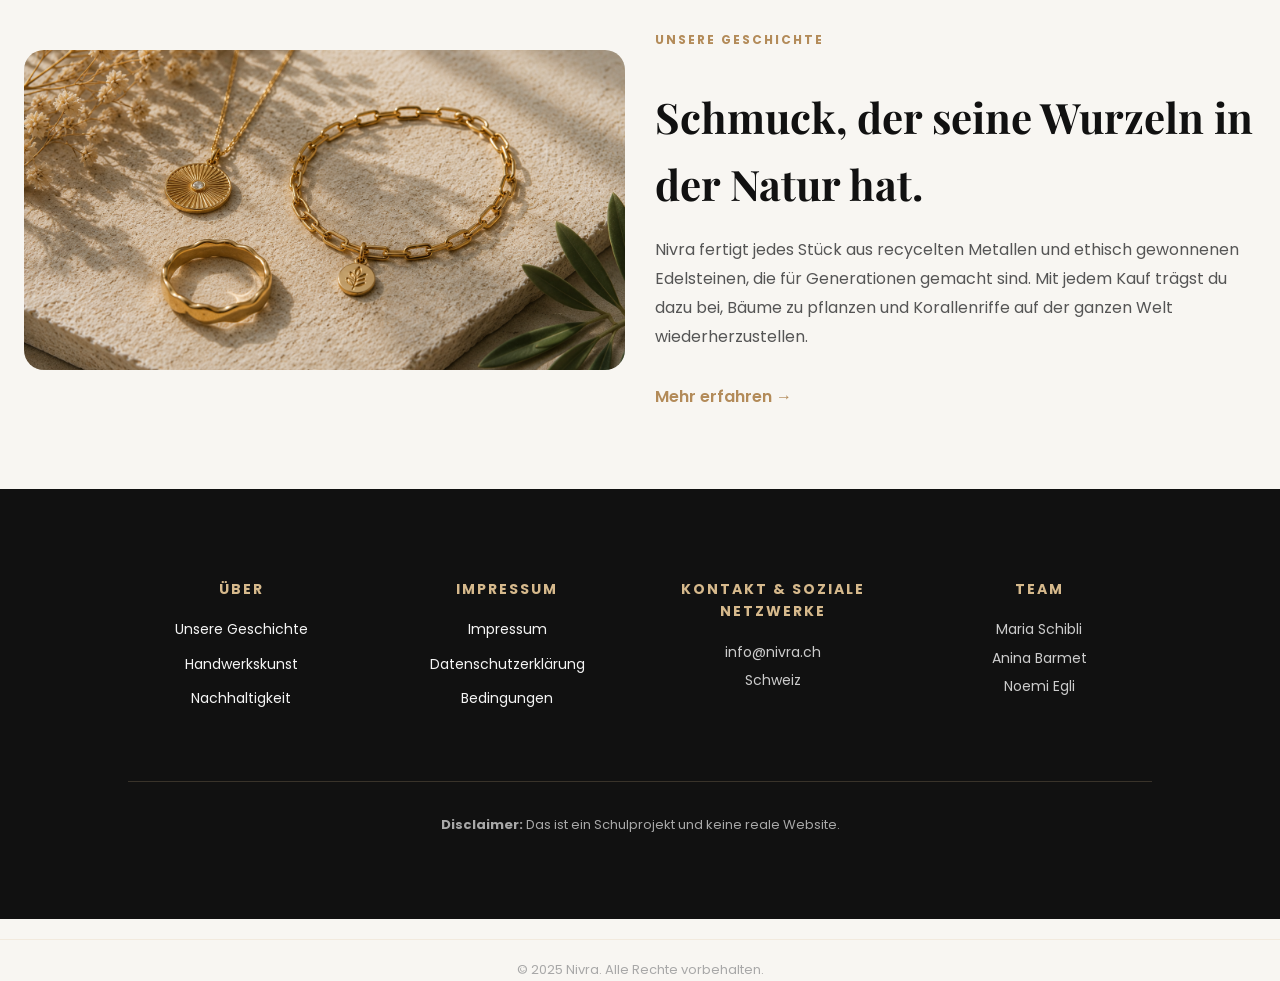
==== commit a743ff33: "Update index.html" ====
--- a/index.html
+++ b/index.html
@@ -19,7 +19,7 @@
 
   <nav class="nav" id="nav">
     <a href="#">Home</a>
-    <a href="shop.html">Shop</a>
+    <a href="shop.php">Shop</a>
     <a href="action.html">Action</a>
     <a href="contact.html">Contact</a>
   </nav>
@@ -30,7 +30,7 @@
       <div class="hero-content">
         <h1>Jewelry that grows.</h1>
         <p>Nachhaltiger Schmuck aus recycelten Materialien</p>
-<a href="shop.html" class="btn-primary">Jetzt kaufen</a></div>
+<a href="shop.php" class="btn-primary">Jetzt kaufen</a></div>
     </section>
 
     <!-- FEATURES -->
@@ -60,7 +60,7 @@
     <section class="products">
       <div class="section-header">
         <h2>Empfohlene Produkte</h2>
-        <a href="shop.html" class="view-all">Alle anschauen →</a>
+        <a href="shop.php" class="view-all">Alle anschauen →</a>
       </div>
 
       <div class="product-grid">
@@ -110,35 +110,6 @@
       </div>
     </section>
 
-    <!--FORMS -->
-    <section class="contact">
-      <h2>Schreib uns!</h2>
-      <p>Wir würden uns freuen, von Ihnen zu hören.</p>
-<form class="contact-form"
-  action="contact.php"
-  method="POST" novalidate>
-  <label for="firstname">Vorname *</label>
-  <input id="firstname" name="firstname" type="text" placeholder="Dein Vorname" required />
-  <small id="errFirstname" class="error"></small>
-
-  <label for="lastname">Nachname *</label>
-  <input id="lastname" name="lastname" type="text" placeholder="Dein Nachname" required />
-  <small id="errLastname" class="error"></small>
-
-  <label for="email">Email *</label>
-  <input id="email" name="email" type="email" placeholder="Deine Email" required />
-  <small id="errEmail" class="error"></small>
-
-  <label for="message">Nachricht *</label>
-  <textarea id="message" name="message" placeholder="Schreibe hier deine Nachricht..." maxlength="200" required></textarea>
-  <small id="errMessage" class="error"></small>
-
-  <button type="submit" class="btn-dark">Absenden</button>
-</form>
-      
-    </section>
-
-
 <!-- FOOTER -->
 <footer class="footer">
 
@@ -158,7 +129,7 @@
 
   <div class="footer-col">
     <h4>Kontakt & Soziale Netzwerke</h4>
-    <p>info@smartbin.ch</p>
+    <p>info@nivra.ch</p>
     <p>Schweiz</p>
   </div>
 
--- a/style.css
+++ b/style.css
@@ -366,7 +366,8 @@
 }
 
 .contact-form input,
-.contact-form textarea {
+.contact-form textarea,
+.contact-form select {
   width: 100%;
   padding: 14px;
   border-radius: 12px;
@@ -375,11 +376,12 @@
   background: white;
   font-family: inherit;
   transition: border 0.3s ease;
-  box-sizing: border-box; /* Padding wird in die Breite eingerechnet */
+  box-sizing: border-box;
 }
 
 .contact-form input:focus,
-.contact-form textarea:focus {
+.contact-form textarea:focus,
+.contact-form select:focus {
   outline: none;
   border-color: #b38b59;
 }
@@ -396,13 +398,15 @@
 }
 
 .contact-form input.invalid,
-.contact-form textarea.invalid {
+.contact-form textarea.invalid,
+.contact-form select.invalid{
   border: 2px solid #b00020;
   background: #fff5f5;
 }
 
 .contact-form input.valid,
-.contact-form textarea.valid {
+.contact-form textarea.valid,
+.contact-form select.invalid{
   border: 2px solid #3c8c5a;
 }
 
